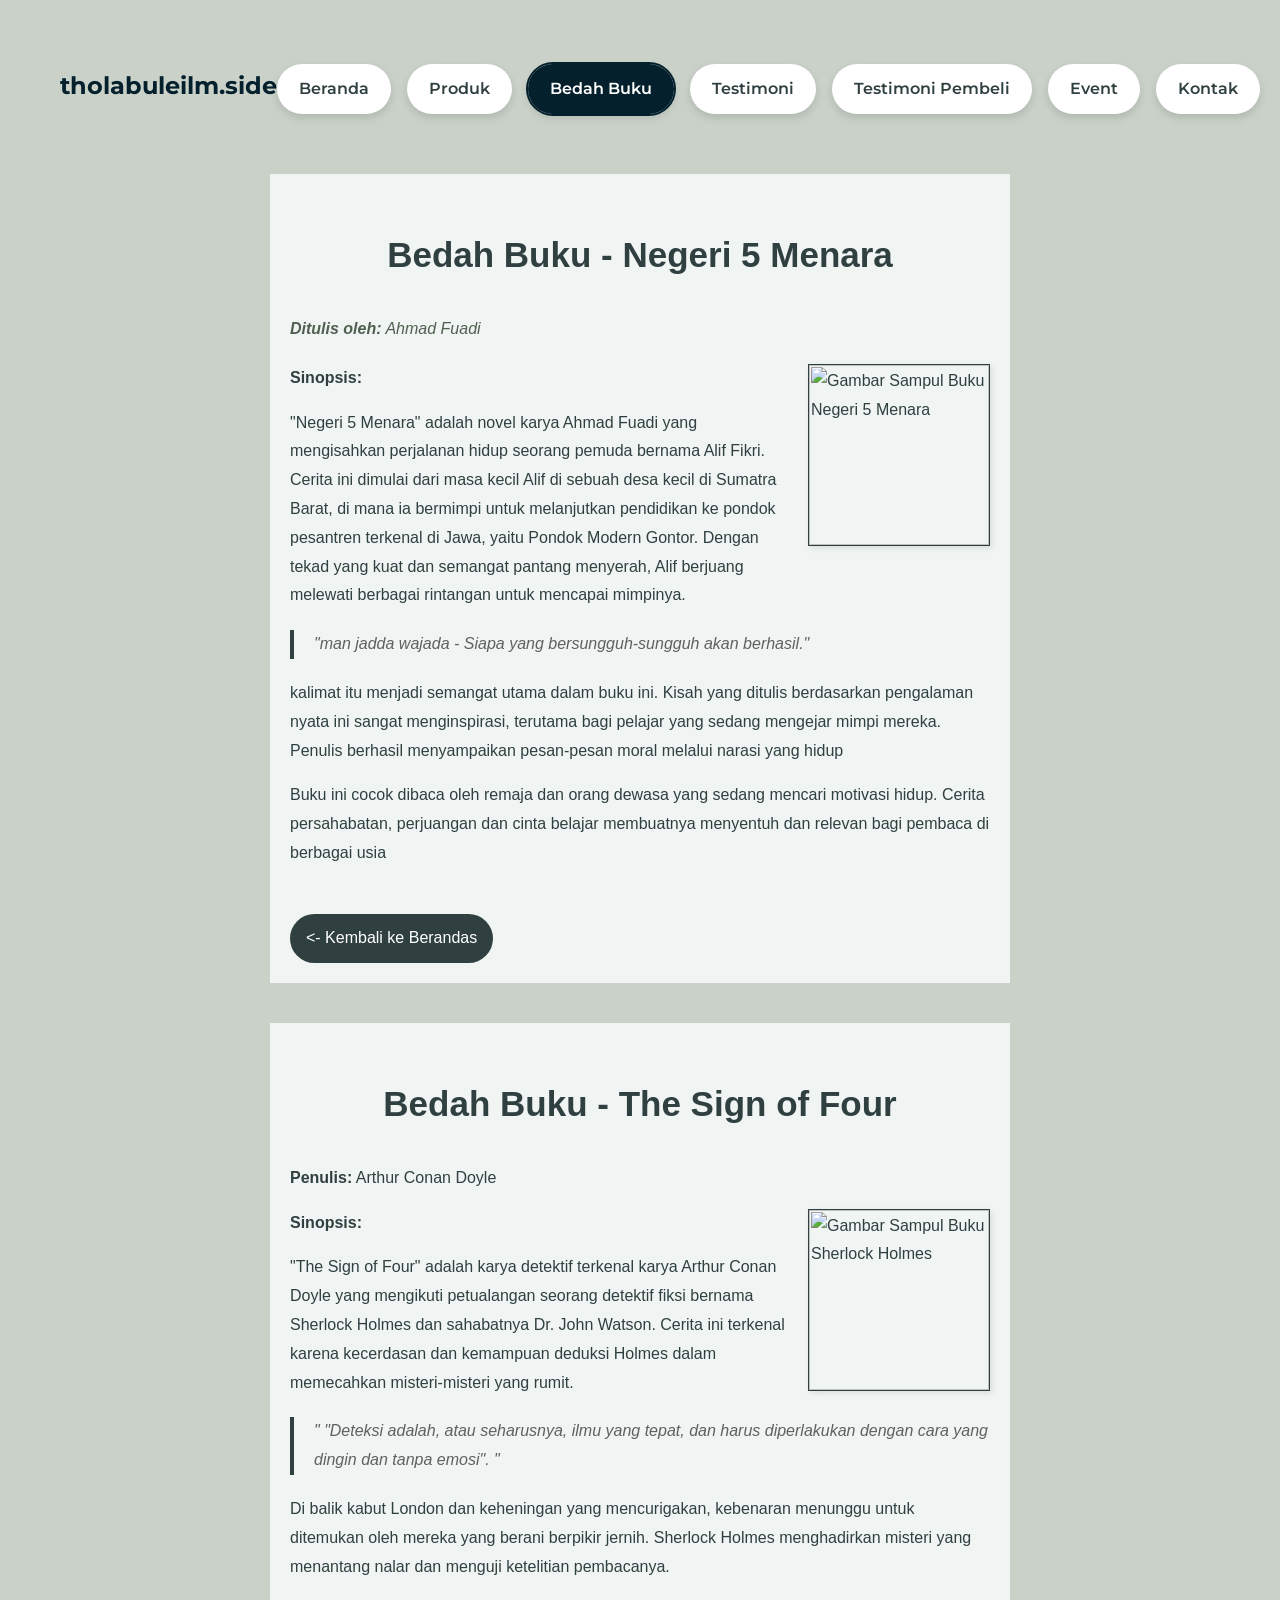
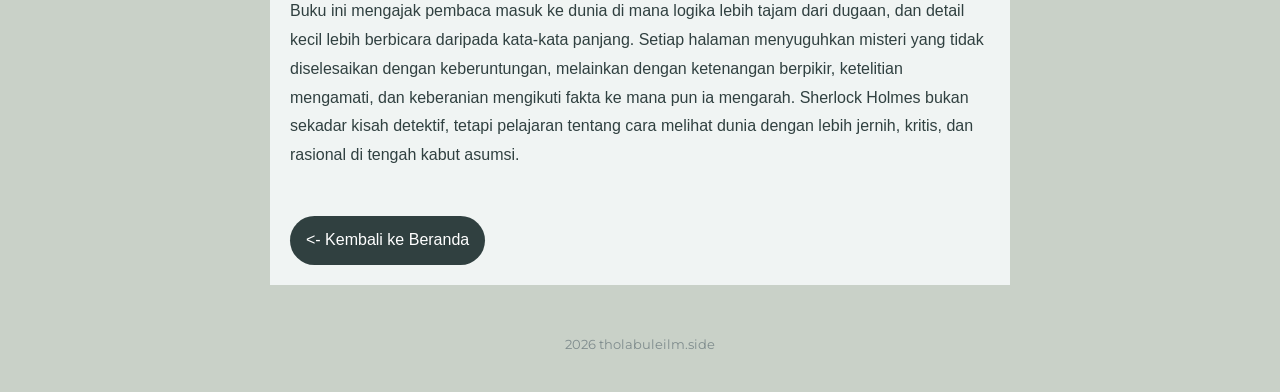
==== bedah-buku.html @ 743cfd4f "Add files via upload" ====
<html lang="id">
<head> <meta charset="UTF-8">
    <meta name="viewport" content="width=device-width, initial-scale=1.0" />
    <title>Bedah Buku - Negeri 5 Menara</title>
    <link rel="stylesheet" href="styles.css" />
    <link href="https://fonts.googleapis.com/css2?family=Montserrat:wght@400;700&display=swap" rel="stylesheet">
</head>
<body>
    <header>
        <h1>tholabuleilm.side</h1>
        <nav>
            <a href="index.html" class="nav-btn">Beranda</a> 
        <a href="produk.html" class="nav-btn">Produk</a>
        <a href="bedah-buku.html" class="nav-btn active" aria-current="page">Bedah Buku</a>
        <a href="testimoni.html" class="nav-btn">Testimoni</a>
        <a href="tampil-testimoni.html" class="nav-btn">Testimoni Pembeli</a>
            <a href="event.html" class="nav-btn" >Event</a>
            <a href="kontak.html" class="nav-btn">Kontak</a>
        </nav>
    </header>
    <section class="daftar-produk">
<main class="artikel">
    <h2>Bedah Buku - Negeri 5 Menara</h2>
    
    <p class="penulis"><strong>Ditulis oleh:</strong> Ahmad Fuadi</p>

    <img src="images/negeri.jpg" alt="Gambar Sampul Buku Negeri 5 Menara" class="sampul"/>
    <p><strong>Sinopsis:</strong></p>
    <p>"Negeri 5 Menara" adalah novel karya Ahmad Fuadi yang mengisahkan perjalanan hidup seorang pemuda bernama Alif Fikri. Cerita ini dimulai dari masa kecil Alif di sebuah desa kecil di Sumatra Barat, di mana ia bermimpi untuk melanjutkan pendidikan ke pondok pesantren terkenal di Jawa, yaitu Pondok Modern Gontor. Dengan tekad yang kuat dan semangat pantang menyerah, Alif berjuang melewati berbagai rintangan untuk mencapai mimpinya.</p>

    <blockquote>
        "man jadda wajada - Siapa yang bersungguh-sungguh akan berhasil."
    </blockquote>

    <p>kalimat itu menjadi semangat utama dalam buku ini. Kisah yang ditulis berdasarkan pengalaman nyata ini sangat menginspirasi, terutama bagi pelajar yang sedang mengejar mimpi mereka. Penulis berhasil menyampaikan pesan-pesan moral melalui narasi yang hidup</p>
    <p>Buku ini cocok dibaca oleh remaja dan orang dewasa yang sedang mencari motivasi hidup. Cerita persahabatan, perjuangan dan cinta belajar membuatnya menyentuh dan relevan bagi pembaca di berbagai usia</p>
<a href="index.html" class="btn-kembali"> <- Kembali ke Berandas</a>
</main>
    </section>
    <section class="daftar-produk">
<main class="artikel">
    <h2>Bedah Buku - The Sign of Four</h2>
    <p><strong>Penulis:</strong> Arthur Conan Doyle</p>

    <img src="images/sign.jpg" alt="Gambar Sampul Buku Sherlock Holmes" class="sampul"/>
    <p><strong>Sinopsis:</strong></p>
    <p>"The Sign of Four" adalah karya detektif terkenal karya Arthur Conan Doyle yang mengikuti petualangan seorang detektif fiksi bernama Sherlock Holmes dan sahabatnya Dr. John Watson. Cerita ini terkenal karena kecerdasan dan kemampuan deduksi Holmes dalam memecahkan misteri-misteri yang rumit.</p>

    <blockquote>
        " "Deteksi adalah, atau seharusnya, ilmu yang tepat, dan harus diperlakukan dengan cara yang dingin dan tanpa emosi". "
    </blockquote>

    <p>Di balik kabut London dan keheningan yang mencurigakan, kebenaran menunggu untuk ditemukan oleh mereka yang berani berpikir jernih. Sherlock Holmes menghadirkan misteri yang menantang nalar dan menguji ketelitian pembacanya.</p>
    <p>Buku ini mengajak pembaca masuk ke dunia di mana logika lebih tajam dari dugaan, dan detail kecil lebih berbicara daripada kata-kata panjang. Setiap halaman menyuguhkan misteri yang tidak diselesaikan dengan keberuntungan, melainkan dengan ketenangan berpikir, ketelitian mengamati, dan keberanian mengikuti fakta ke mana pun ia mengarah. Sherlock Holmes bukan sekadar kisah detektif, tetapi pelajaran tentang cara melihat dunia dengan lebih jernih, kritis, dan rasional di tengah kabut asumsi.</p>
<a href="index.html" class="btn-kembali"> <- Kembali ke Beranda</a>
</main>
    </section>
    <footer><p>2026 tholabuleilm.side</p></footer>
</body>
</html>
---- styles.css ----
body {
            font-family: 'Montserrat', Arial, sans-serif;
            background-color: #c9d1c8;
            color:  #304040;
            margin: 20px;
            padding: 20px;
        }
        h1 {
            color: #304040;
            text-align: center;
        
        }
        h2 {
            color: #304040;
            text-align: center;
            font-size: 35px;
        }
        h3 {
            color: #ffffff;
            text-align: center;
            font-size: 35px;
            margin-top: -15px;
        }
        ul {
            list-style-type: none;
            padding: 0;
        }
        li {
            margin: 10px 0;
        }
        a {
            text-decoration: none;
            color: #304040;
        }
        a:hover {
            text-decoration: underline;
        }
        footer {
            margin-top: 20px;
            text-align: center;
            font-size: 0.8em;
            color: #7f8c8d;
        }
    


.produk, .buku {
    background-color: #fff;
    border: 2px solid #fff;
    border-radius: 10px;
    padding: 10px;
    text-align: center;
    box-shadow: 0 2px 2px rgba(0, 0, 0, 0.1);
    margin: 0 10px 20px 10px;
    max-width: 300px;
}
    
.nav-btn {
    display: inline-block;
    padding: 10px 22px;
    border-radius: 999px;
    background-color: #ffffff;
    color: #304040;
    text-decoration: none;
    font-weight: 600;
    transition: transform .12s ease, box-shadow .12s ease, background .12s ease;
    box-shadow: 0 4px 8px rgba(0,0,0,0.12);
    height: 30px;
    line-height: 30px;
    text-align: center;
    white-space: nowrap;
}   

.nav-btn:hover,
.nav-btn:focus {
  transform: translateY(-2px);
  box-shadow: 0 8px 16px rgba(0,0,0,0.12);
}

.nav-btn.active,
.nav-btn[aria-current="page"] {
  background: #04202c;  /* warna versi "aktif" */
  outline: 2px solid #04202c;  /* outline hijau */
  color:#FFFFFF
}

header {
    display: flex;
    justify-content: space-between;
    align-items: center;
    padding: 16px 20px;
    margin-bottom: 20px;
}

header h1 {
    color: #04202c;
    margin: 0;
    font-size: 24px;
}

nav { 
    display: flex; 
    gap: 12px; 
    align-items: center;
}

.daftar-produk {
    display: grid;
    grid-template-columns: 
    repeat(auto-fit,minmax(250px, 1fr));
    gap: 20px;
    padding: 20px;
}
.daftar-buku {
    display: flex;
    flex-wrap: wrap;
    justify-content: center; 
    gap: 20px;
    padding: 20px;
}
.produk {
    background-color: #5b7065;
    border-width: 2px;
    border: 1px solid #5b7065;
    border-radius: 10px;
    padding: 16px;
    text-align: center;
    box-shadow: 0 2px 2px rgba(0, 0, 0, 0.1);
    margin: 0 10px 20px 10px; 
    max-width: 300px;
    flex: 1 1 250px; 
}
.produk img {
    width: 150px;
    height: auto;
    border-radius: 5px;
    margin-bottom: 10px;
}
.produk h2 {
        font-size: 20px;
        color: #ffffff;

    }
    .produk h3 {
        font-size: 16px;
        color: #ffffff;
    }
    .buku h3,
    .buku h4,
    .buku h5,
    .buku h6 {
        font-size: 18px;
        color: #304040;
        margin: 10px 0;
    }
    .buku p:first-of-type {
        font-weight: bold;
        font-size: 16px;
    }
.harga {
    font-size: 16px;
    color: #304040;
    font-weight: bold;
}
.deskripsi {
    font-size: 14px;
    color: #ffffff;
    margin-top: 10px;
}
.testimonial-form {
    max-width: 400px;
    margin: 40px auto;     
    padding: 24px;
    background: #5b7065;
    border-radius: 10px;
    box-shadow: 0 2px 8px rgba(0,0,0,0.08);
    color: #ffffff;
}

.testimonial-form h1 {
    text-align: center;
    color: #ffffff;
}

.testimonial-form form {
    display: flex;
    flex-direction: column;
    gap: 12px;
}

.testimonial-form input,
.testimonial-form textarea,
.testimonial-form button {
    width: 100%;
    box-sizing: border-box;
    display: inline-block;
    padding: 10px 20px;
    border-radius: 200px;
}

.testimonial-form #rating {
    margin-bottom: 16px;
}

.testimonial-form button {
    margin-top: 8px;
}

header {
    text-align: center;
    margin-bottom: 24px;
}

nav {
    display: flex;
    justify-content: center;
    gap: 16px;
    margin-top: 8px;
}

main.testimonial-form {
    max-width: 400px;
    margin: 40px auto;
    padding: 24px;
    background: #5b7065;
    border-radius: 10px;
    border-color: #5b7065;
    box-shadow: 0 2px 8px rgba(0,0,0,0.08);
    color: #ffffff;
}

main.testimonial-form h1 {
    text-align: center;
    color: #ffffff;
}

main.testimonial-form form {
    display: flex;
    flex-direction: column;
    gap: 12px;
}

main.testimonial-form input,
main.testimonial-form textarea,
main.testimonial-form button {
    width: 100%;
    box-sizing: border-box;
}

footer {
    text-align: center;
    margin-top: 32px;
    color: #7f8c8d;
}
.artikel {
    max-width: 700px;
    margin:auto;
    padding: 20px;
    background-color: #F0F4F3;
    font-family: 'Franklin Gothic Medium', 'Arial Narrow', Arial, sans-serif;
    line-height: 1.8;
}
.artikel .penulis {
    font-style: italic;
    color: #506050;
    margin-bottom: 20px;
}
.artikel .sampul {
    width: 180px;
    float: right;
    margin: 0 0 20px 20px;
    border: 1px solid #304040;
    box-shadow: 2px 2px 6px rgba(0, 0, 0, 0.1);
}
.artikel blockquote {
    border-left: 4px solid #304040;
    padding-left: 20px;
    color: #606060;
    font-style: italic;
    margin: 20px 0;
    background-color: #F0F4F3;
}
.btn-kembali {
    display: inline-block;
    padding: 10px 16px;
    background-color: #304040;
    color: #FFFFFF;
    text-decoration: none;
    border-radius: 100px;
    margin-top: 30px;
}
.btn-kembali:hover {
    background-color: #506050;
}

/* General button styles for consistent, precise buttons */
.btn {
    display: inline-block;
    padding: 10px 18px;
    border-top-left-radius: 100px;
    border-top-right-radius: 100px;
    border-bottom-right-radius: 100px;
    border-bottom-left-radius: 100px;
    border: none;
    background-color: #304040;
    color: #ffffff;
    font-weight: 100px;
    cursor: pointer;
    box-shadow: 0 4px 8px rgba(0,0,0,0.12);
    transition: transform .12s ease, box-shadow .12s ease, background-color .12s ease;
}
.btn:focus{ outline: 2px solid rgba(48,64,64,0.12); }
.btn:hover{ transform: translateY(-2px); box-shadow: 0 8px 16px rgba(0,0,0,0.12); }
.btn-danger { background-color: #c0392b; }
.btn-wrapper{ text-align: center; margin-top: 12px; }

.testimoni-grid {
    display: grid;
    grid-template-columns: repeat(2, 1fr);
    gap: 20px;
    padding: 20px;
    max-width: 1000px;
    margin: 0 auto;
}

.testimoni-box {
    background-color: #f9f9f9;
    border: 1px solid #ddd;
    border-radius: 8px;
    padding: 20px;
    box-shadow: 0 2px 4px rgba(0, 0, 0, 0.1);
}

.testimoni-box h3 {
    color: #304040;
    margin-top: 0;
}

/* Responsive untuk mobile */
@media (max-width: 768px) {
    .testimoni-grid {
        grid-template-columns: 1fr;
    }
}

.image-container {
    position: relative;
    width: 100%;
    max-width: 1450px;
    margin: 0 auto;
}

.image-container img {
    width: 100%;
    height: auto;
    display: block;
    border: 1px solid #ccc;
}

.image-text {
    position: absolute;
    top: 50%;
    left: 50%;
    transform: translate(-50%, -50%);
    text-align: center;
    color: white;
    text-shadow: 2px 2px 4px rgba(0, 0, 0, 0.5);
    z-index: 10;
}
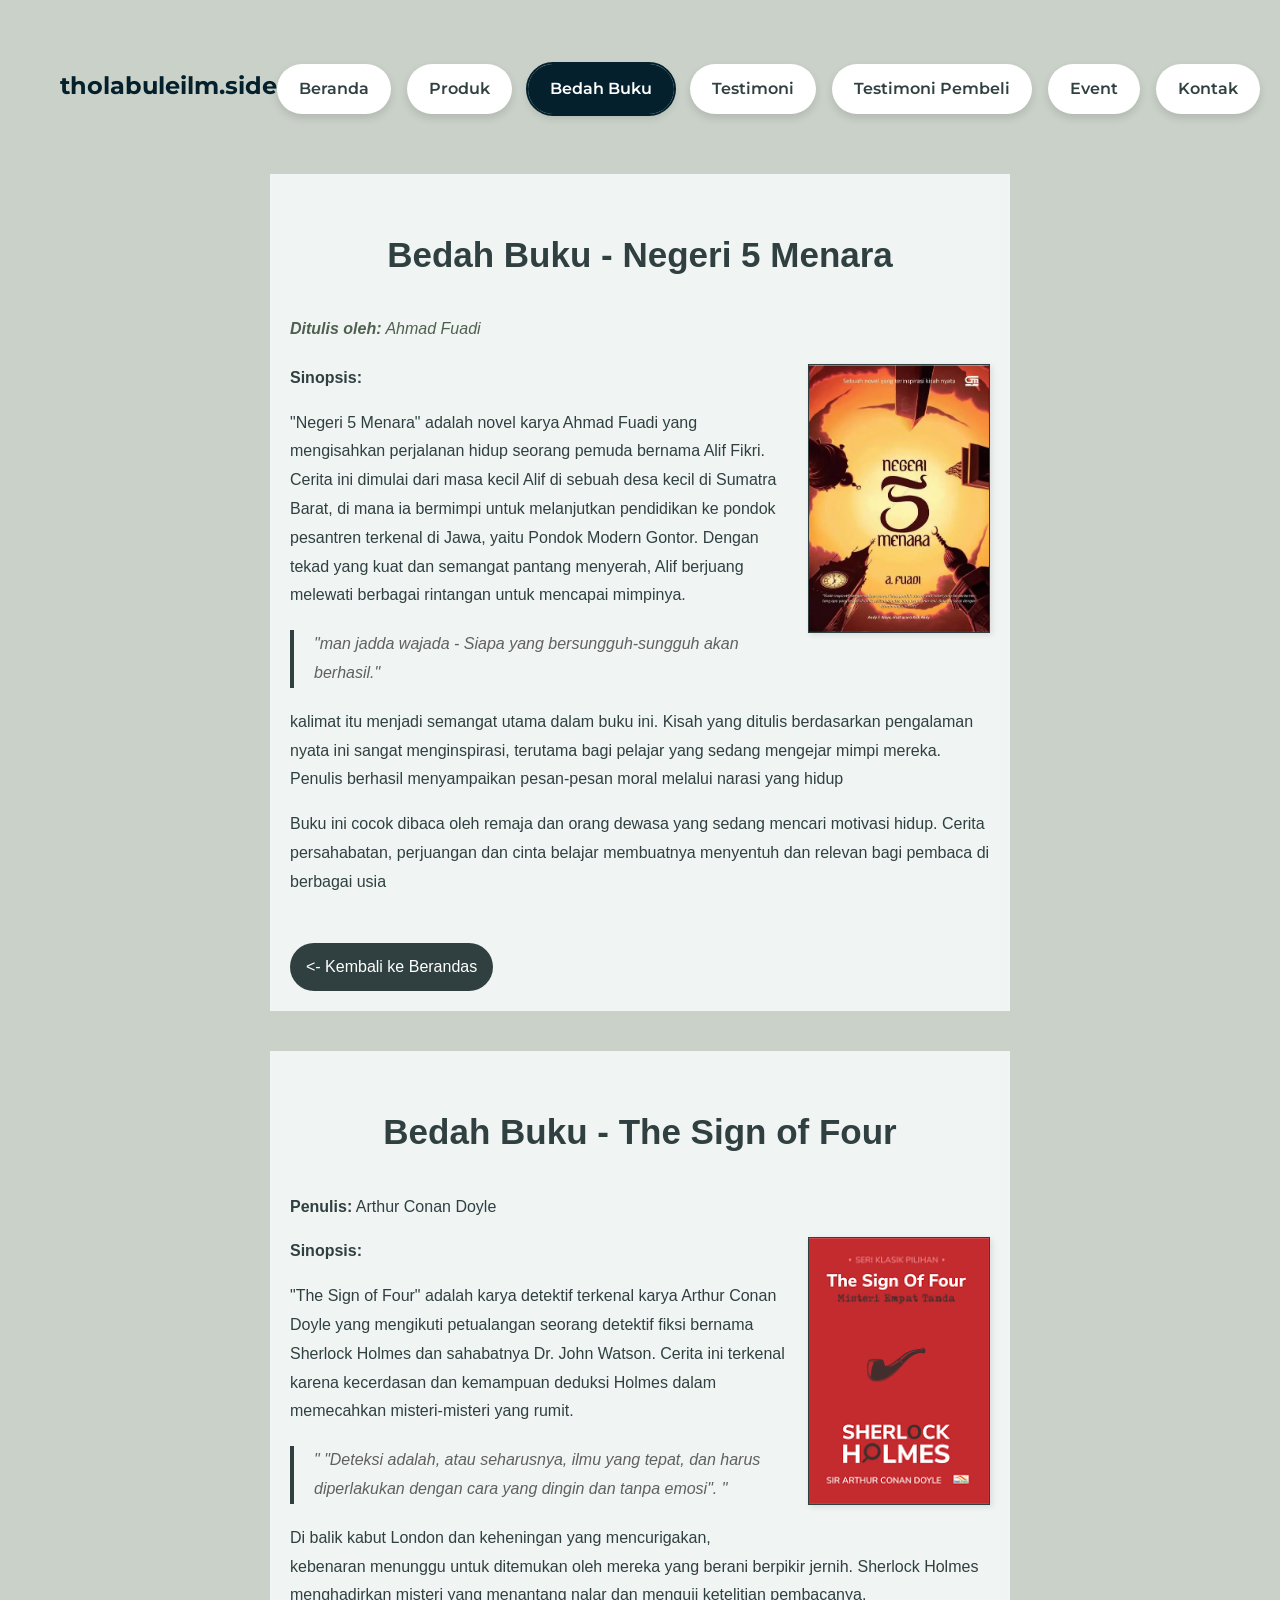
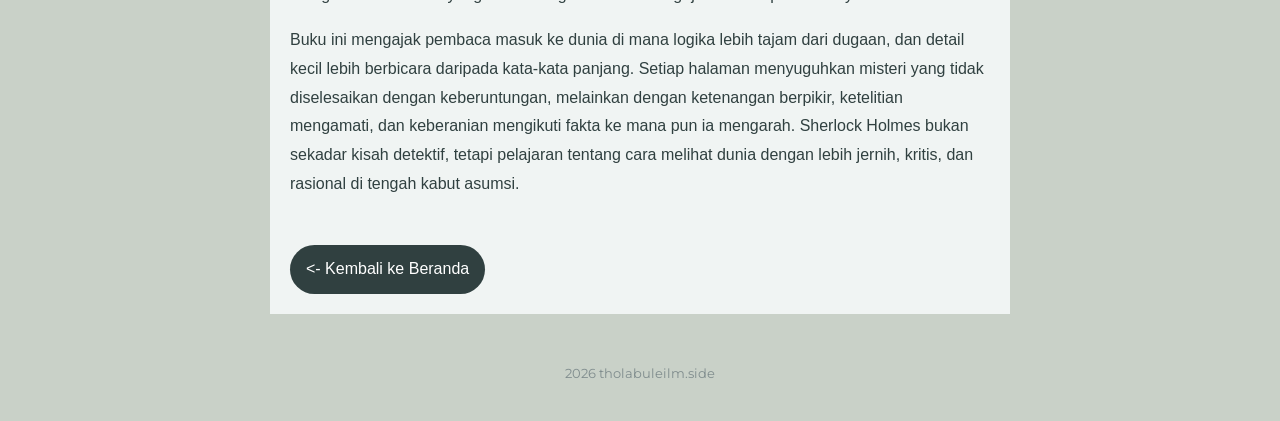
==== commit 3c7c2b4d: "Fix HTML structure and update book details" ====
--- a/bedah-buku.html
+++ b/bedah-buku.html
@@ -24,7 +24,7 @@
     
     <p class="penulis"><strong>Ditulis oleh:</strong> Ahmad Fuadi</p>
 
-    <img src="images/negeri.jpg" alt="Gambar Sampul Buku Negeri 5 Menara" class="sampul"/>
+    <img src="negeri.jpg" alt="Gambar Sampul Buku Negeri 5 Menara" class="sampul"/>
     <p><strong>Sinopsis:</strong></p>
     <p>"Negeri 5 Menara" adalah novel karya Ahmad Fuadi yang mengisahkan perjalanan hidup seorang pemuda bernama Alif Fikri. Cerita ini dimulai dari masa kecil Alif di sebuah desa kecil di Sumatra Barat, di mana ia bermimpi untuk melanjutkan pendidikan ke pondok pesantren terkenal di Jawa, yaitu Pondok Modern Gontor. Dengan tekad yang kuat dan semangat pantang menyerah, Alif berjuang melewati berbagai rintangan untuk mencapai mimpinya.</p>
 
@@ -42,7 +42,7 @@
     <h2>Bedah Buku - The Sign of Four</h2>
     <p><strong>Penulis:</strong> Arthur Conan Doyle</p>
 
-    <img src="images/sign.jpg" alt="Gambar Sampul Buku Sherlock Holmes" class="sampul"/>
+    <img src="sign.jpg" alt="Gambar Sampul Buku Sherlock Holmes" class="sampul"/>
     <p><strong>Sinopsis:</strong></p>
     <p>"The Sign of Four" adalah karya detektif terkenal karya Arthur Conan Doyle yang mengikuti petualangan seorang detektif fiksi bernama Sherlock Holmes dan sahabatnya Dr. John Watson. Cerita ini terkenal karena kecerdasan dan kemampuan deduksi Holmes dalam memecahkan misteri-misteri yang rumit.</p>
 
@@ -57,4 +57,5 @@
     </section>
     <footer><p>2026 tholabuleilm.side</p></footer>
 </body>
-</html>+
+</html>
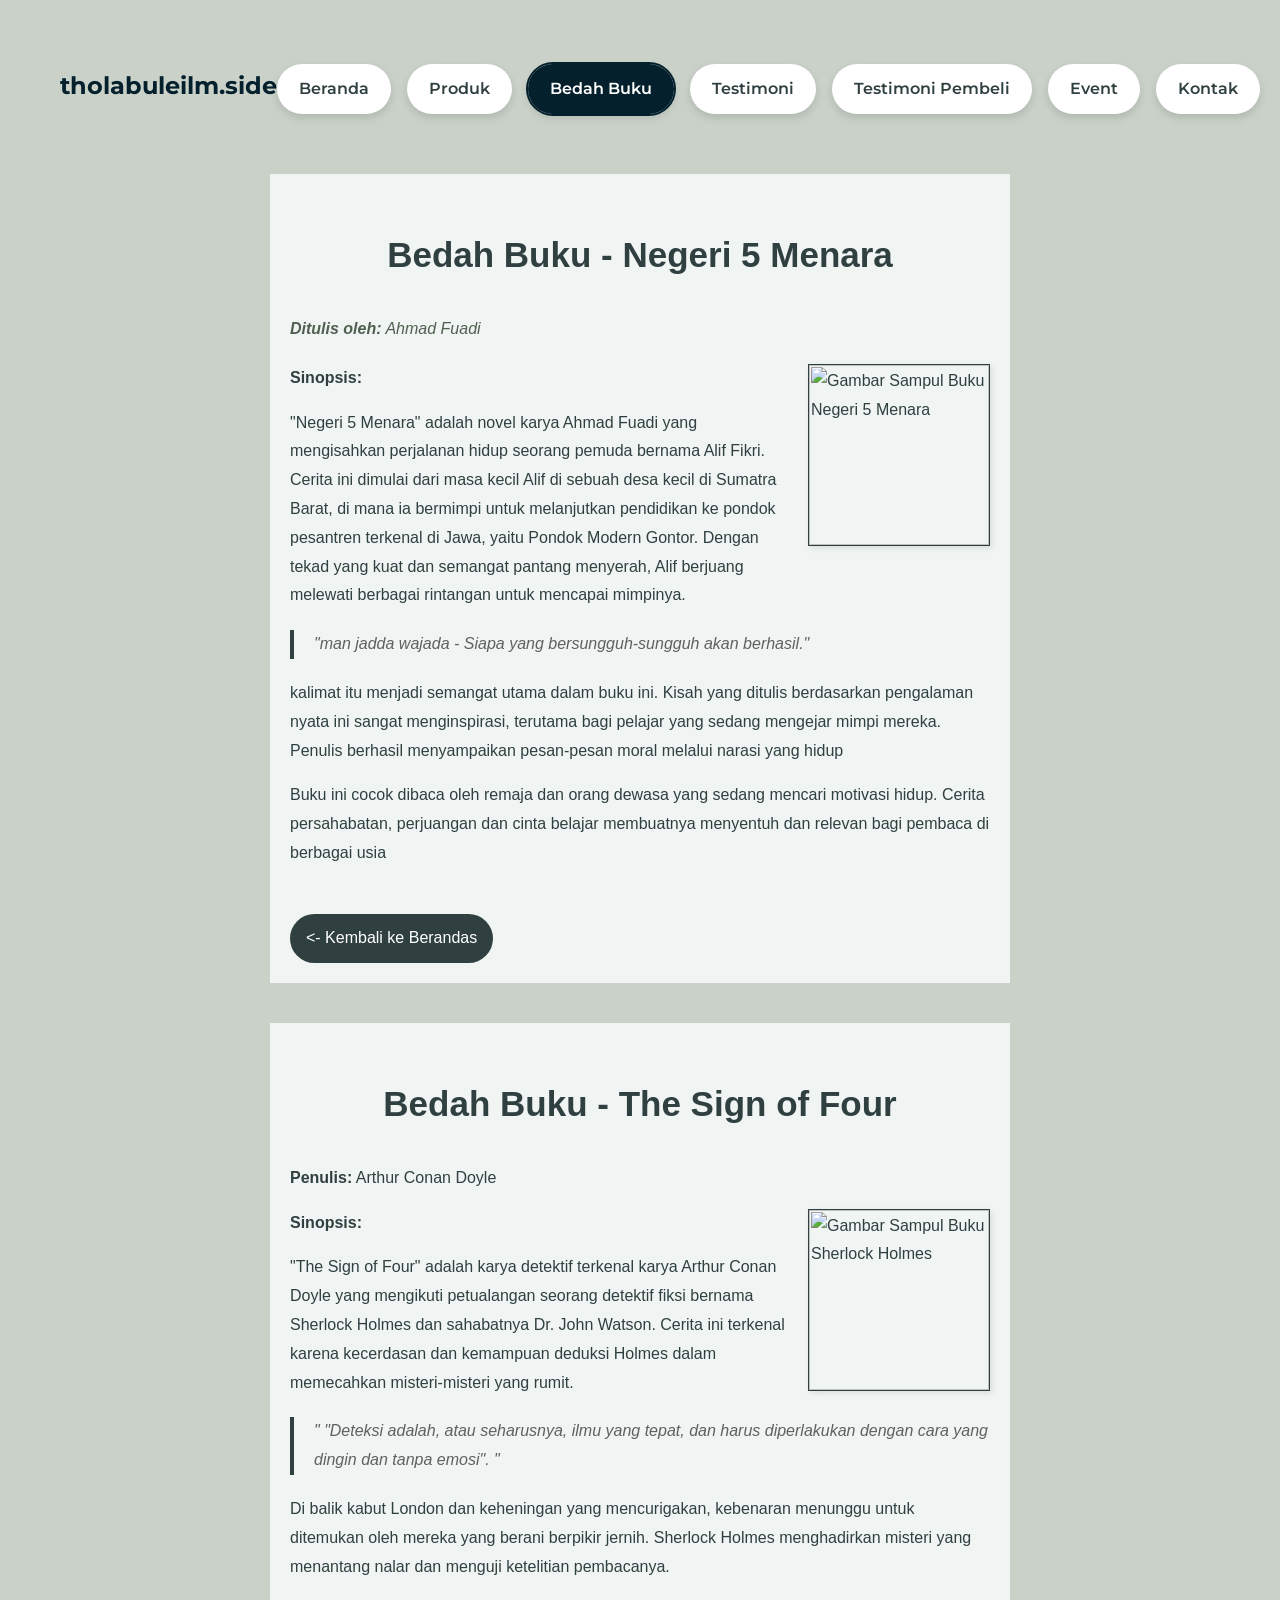
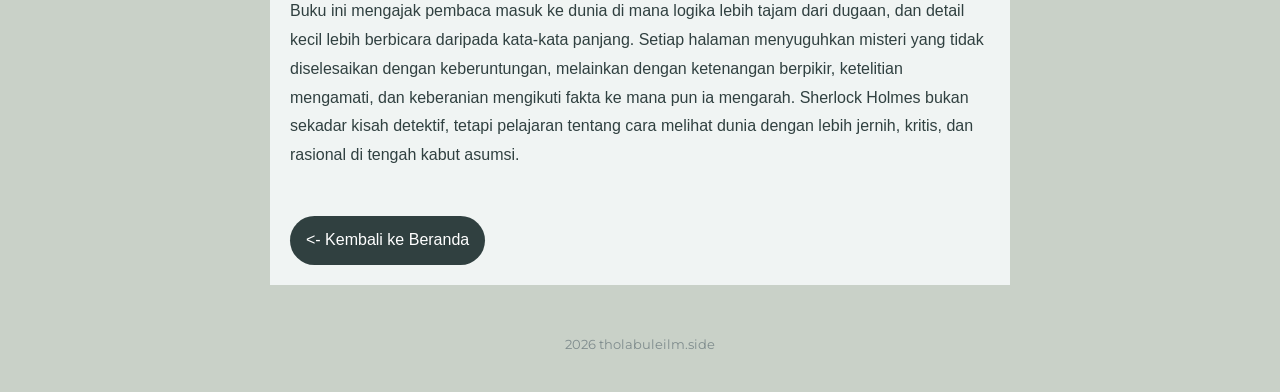
==== commit c06e1624: "Fix image paths and HTML formatting in bedah-buku.html Updated image paths and fixed minor HTML form" ====
--- a/bedah-buku.html
+++ b/bedah-buku.html
@@ -24,7 +24,7 @@
     
     <p class="penulis"><strong>Ditulis oleh:</strong> Ahmad Fuadi</p>
 
-    <img src="negeri.jpg" alt="Gambar Sampul Buku Negeri 5 Menara" class="sampul"/>
+    <img src="images/negeri.jpg" alt="Gambar Sampul Buku Negeri 5 Menara" class="sampul"/>
     <p><strong>Sinopsis:</strong></p>
     <p>"Negeri 5 Menara" adalah novel karya Ahmad Fuadi yang mengisahkan perjalanan hidup seorang pemuda bernama Alif Fikri. Cerita ini dimulai dari masa kecil Alif di sebuah desa kecil di Sumatra Barat, di mana ia bermimpi untuk melanjutkan pendidikan ke pondok pesantren terkenal di Jawa, yaitu Pondok Modern Gontor. Dengan tekad yang kuat dan semangat pantang menyerah, Alif berjuang melewati berbagai rintangan untuk mencapai mimpinya.</p>
 
@@ -42,7 +42,7 @@
     <h2>Bedah Buku - The Sign of Four</h2>
     <p><strong>Penulis:</strong> Arthur Conan Doyle</p>
 
-    <img src="sign.jpg" alt="Gambar Sampul Buku Sherlock Holmes" class="sampul"/>
+    <img src="images/sign.jpg" alt="Gambar Sampul Buku Sherlock Holmes" class="sampul"/>
     <p><strong>Sinopsis:</strong></p>
     <p>"The Sign of Four" adalah karya detektif terkenal karya Arthur Conan Doyle yang mengikuti petualangan seorang detektif fiksi bernama Sherlock Holmes dan sahabatnya Dr. John Watson. Cerita ini terkenal karena kecerdasan dan kemampuan deduksi Holmes dalam memecahkan misteri-misteri yang rumit.</p>
 
@@ -59,3 +59,4 @@
 </body>
 
 </html>
+
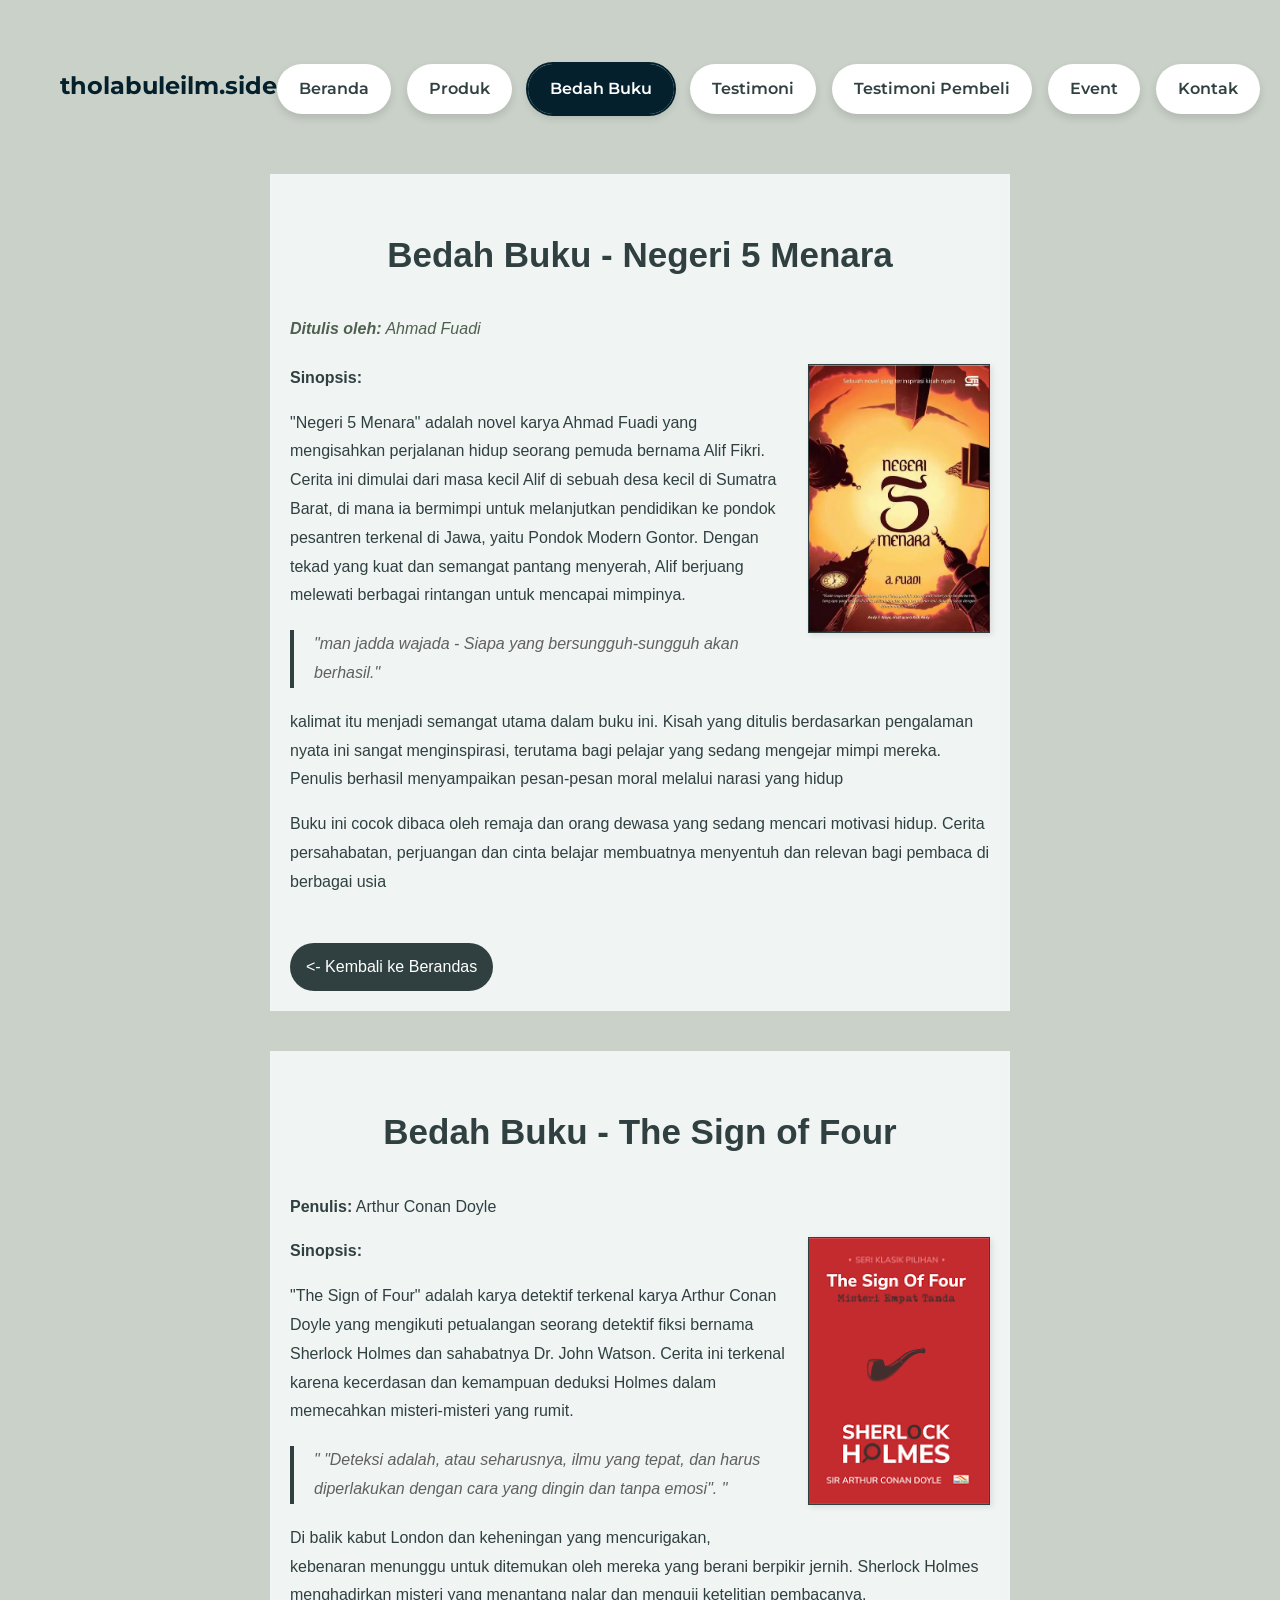
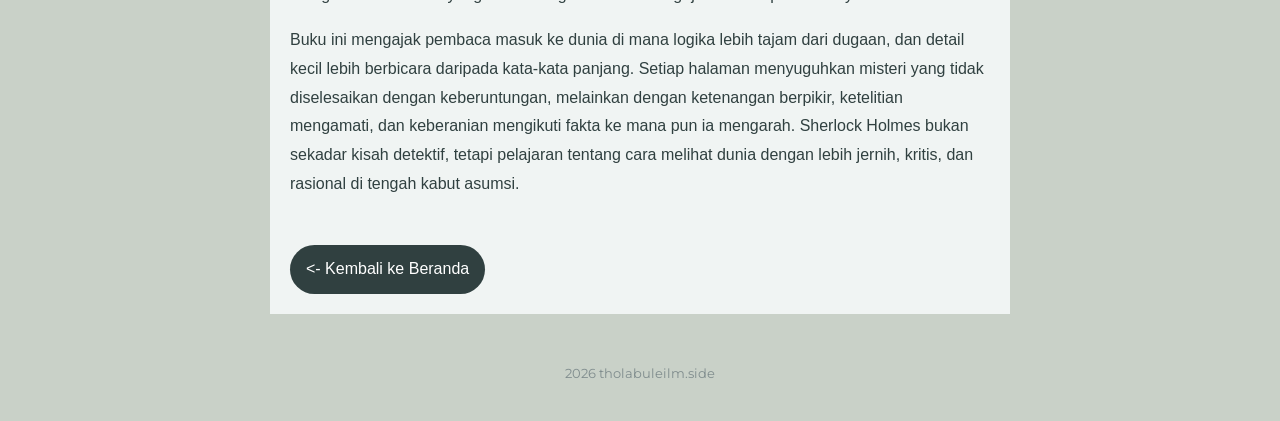
==== commit 506babdc: "Fix HTML encoding and update image paths" ====
--- a/bedah-buku.html
+++ b/bedah-buku.html
@@ -24,7 +24,7 @@
     
     <p class="penulis"><strong>Ditulis oleh:</strong> Ahmad Fuadi</p>
 
-    <img src="images/negeri.jpg" alt="Gambar Sampul Buku Negeri 5 Menara" class="sampul"/>
+    <img src="negeri.jpg" alt="Gambar Sampul Buku Negeri 5 Menara" class="sampul"/>
     <p><strong>Sinopsis:</strong></p>
     <p>"Negeri 5 Menara" adalah novel karya Ahmad Fuadi yang mengisahkan perjalanan hidup seorang pemuda bernama Alif Fikri. Cerita ini dimulai dari masa kecil Alif di sebuah desa kecil di Sumatra Barat, di mana ia bermimpi untuk melanjutkan pendidikan ke pondok pesantren terkenal di Jawa, yaitu Pondok Modern Gontor. Dengan tekad yang kuat dan semangat pantang menyerah, Alif berjuang melewati berbagai rintangan untuk mencapai mimpinya.</p>
 
@@ -42,7 +42,7 @@
     <h2>Bedah Buku - The Sign of Four</h2>
     <p><strong>Penulis:</strong> Arthur Conan Doyle</p>
 
-    <img src="images/sign.jpg" alt="Gambar Sampul Buku Sherlock Holmes" class="sampul"/>
+    <img src="sign.jpg" alt="Gambar Sampul Buku Sherlock Holmes" class="sampul"/>
     <p><strong>Sinopsis:</strong></p>
     <p>"The Sign of Four" adalah karya detektif terkenal karya Arthur Conan Doyle yang mengikuti petualangan seorang detektif fiksi bernama Sherlock Holmes dan sahabatnya Dr. John Watson. Cerita ini terkenal karena kecerdasan dan kemampuan deduksi Holmes dalam memecahkan misteri-misteri yang rumit.</p>
 
@@ -60,3 +60,4 @@
 
 </html>
 
+
